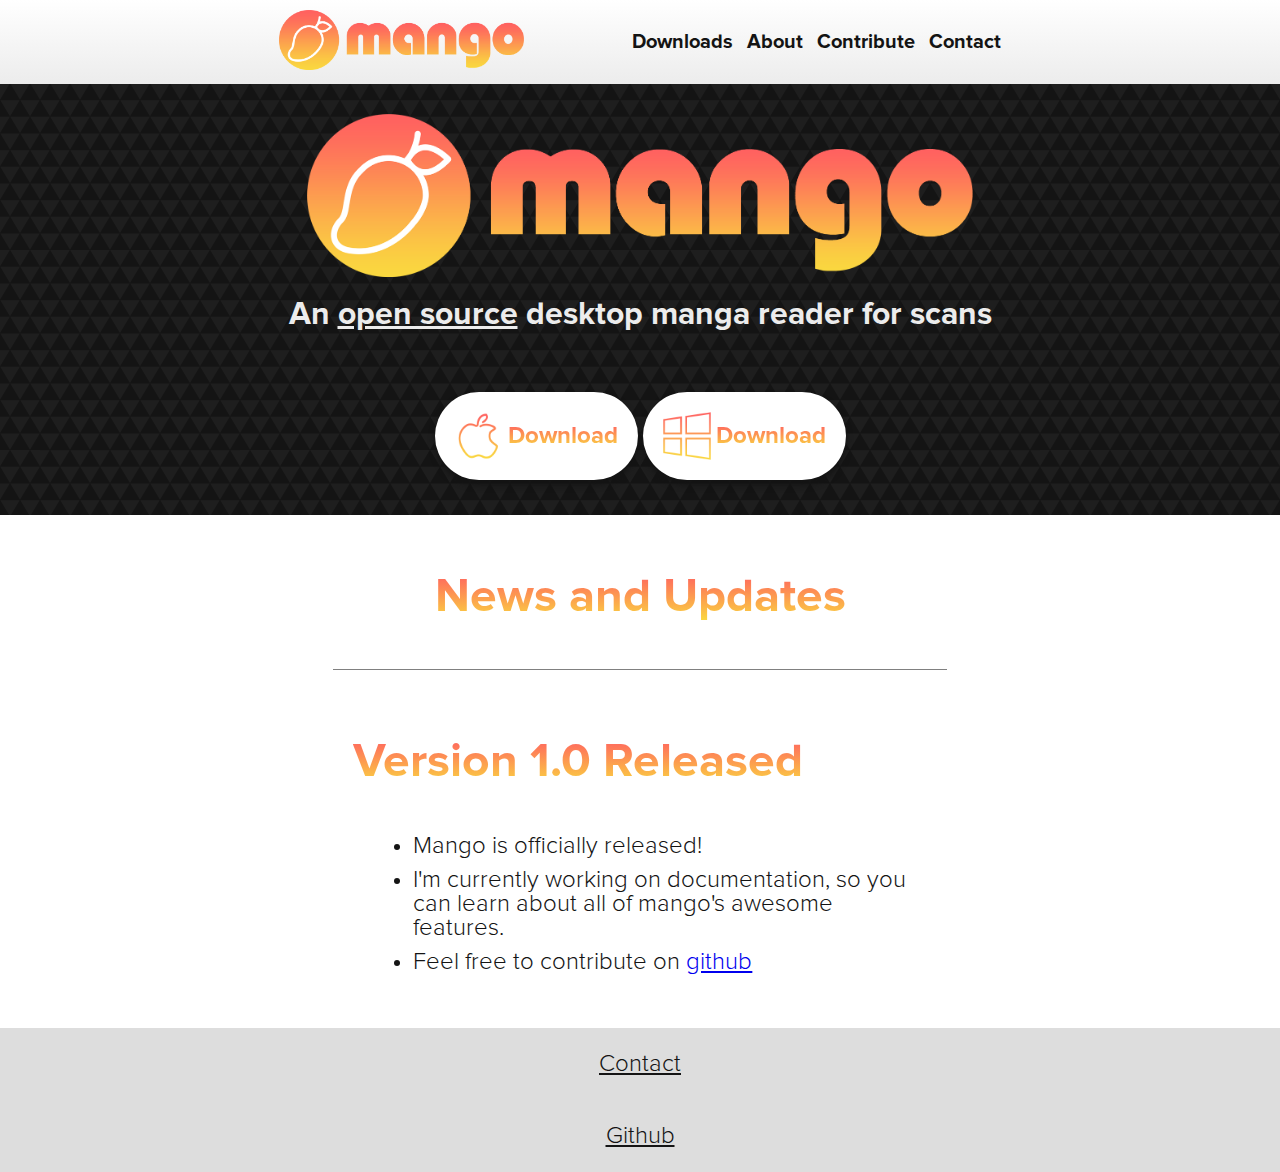
==== home.html @ f02f9592 "slightly fixed mobile layout" ====
<!DOCTYPE html>
<html>
  <head>
    <meta charset="utf-8">
    <title>Mango</title>
    <link rel="stylesheet" href="main.css">
    <link rel="icon" href="img/mangocircle.png">
  </head>
  <body>

    <!---navbar--->
    <div class="navbar">
      <div class="navbar-container">
        <a href="home.html"><img id="navbar-banner" src="img/banner.png" alt=""></a>
        <div class="">
          <a class="navButton" href="">Downloads</a>
          <a class="navButton" href="">About</a>
          <a class="navButton" href="https://github.com/joe-broder15/mango">Contribute</a>
          <a class="navButton" href="mailto:support@mangoreader.xyz">Contact</a>
        </div>
      </div>
    </div>

    <!---downloads/sho paralax--->
    <div class="showbox">
      <div class="showbox-container">
        <img src="img/banner.png" id="showbox-banner">
        <h1>An <a href="https://github.com/joe-broder15/mango">open source</a> desktop manga reader for scans</h1>

        <div class="downloadButtonBox">

          <!---download windows--->
          <a class="download-button" href="" download>
            <img src="img/apple.png" alt="">
            <span>Download</span>
          </a>

          <!---download mac--->
          <a class="download-button" href="" download>
            <img src="img/microsoft.png" alt="">
            <span>Download</span>
          </a>
        </div>
      </div>
    </div>

    <!---Release Notes--->
    <div class="news">
      <div class="news-container">
        <p id="news-title">News and Updates</p>
        <div class="news-post">
          <p>Version 1.0 Released<p>
          <ul>
            <li>Mango is officially released!</li>
            <li>I'm currently working on documentation, so you can learn about all of
            mango's awesome features.</li>
            <li>Feel free to contribute on <a href="https://github.com/joe-broder15/mango">github</a></li>
          </ul>
        </div>
      </div>
    </div>

  </body>
  <footer>
    <div class="">
      <p><a href="mailto:support@mangoreader.xyz">Contact</a></p>
      <p><a href="https://github.com/joe-broder15/mango">Github</a></p>
    </div>
  </footer>
</html>
---- main.css ----
@font-face {
    font-family: proxima-nova-bold;
    src: url(fonts/ProximaNova-Bold.otf);
}

@font-face {
    font-family: proxima-nova-light;
    src: url(fonts/ProximaNova-Light.otf);
}

body {
    margin: 0;
}

/* Navbar */
.navbar {
  background-image: linear-gradient(-180deg, #FFFFFF 0%, #ECECEC 100%);
  box-shadow: 0 5px 6px 0 #141414;

  display: flex;
  flex-direction: row;
  align-items: center;
  padding: 10px;
  justify-content: center;

}

/* Container for navbar */
.navbar-container{
  justify-content: space-around;
  width: 65%;
  display: flex;
  flex-direction: row;
  align-items: center;
  flex-wrap: wrap;
}

/* Buttons for navbar */
.navButton{
  text-decoration: none;
  color: #141414;
  justify-content: flex-end;
  margin-left: 10px;
  font-family: proxima-nova-bold;
  font-size: 20px;
}

/* Banner for navbar */
#navbar-banner{
  height: 60px;
}

/* showbox */
.showbox {
  width: 100%;
  background-image: url("img/dark-triangles.png");

  /* Create the parallax scrolling effect */
  background-attachment: fixed;
  background-position: center;
  display: flex;
  justify-content: center;
}

/* container showbox */
.showbox-container {
  width: 65%;
  display: flex;
  align-items: center;
  justify-content: center;
  flex-direction: column;
  padding-top: 30px;
  padding-bottom: 30px;
}

/* caption in showbox */
.showbox-container h1 {
  color: #ececec;
  font-family: proxima-nova-bold;
  text-align: center;
}

.showbox-container h1 a {
  color: #ececec;
}

/* logo in showbox */
#showbox-banner{
  width: 80%;
}

/* button box in showbox */
.downloadButtonBox{
  display: flex;
  justify-content: space-around;
  margin-top: 40px;
  width: 50%;
  flex-wrap: wrap;

}

.download-button{
  text-decoration: none;
  font-size: 24px;
  font-family: proxima-nova-bold;
  background-color: white;
  font-style: bold;
  box-shadow: 0 5px 6px 0 #141414;
  padding: 20px;
  border-radius: 100px;
  display: flex;
  justify-content: center;
  align-items: center;
  margin-bottom: 5px;

}

.download-button span{

  background: linear-gradient(-180deg, #FF6160 0%,  #FAD83F 100%);
  -webkit-background-clip: text;
  -webkit-text-fill-color: transparent;
  margin-left: 5px;

}

.download-button img{
  height: 48px;
}

/*CONTAINERS FOR NEWS POSTS*/
.news{
  display: flex;
  align-items: flex-start;
  padding: 10px;
  justify-content: center;

}

.news-container{
  width: 65%;
  display: flex;
  justify-content: flex-start;
  align-items: center;
  flex-direction: column;
}

/*MARKDOWN FOR POSTS*/
.news-post{
  justify-content: center;
  align-items: flex-start;
  width: 70%;
  padding: 20px;
  border-top: 1px solid gray;
}

.news-post p{
  background: linear-gradient(-180deg, #FF6160 0%,  #FAD83F 100%);
  -webkit-background-clip: text;
  -webkit-text-fill-color: transparent;
  font-size: 48px;
  font-family: proxima-nova-bold;
  margin: none;
}

.news-post ul{

  font-size: 24px;
  font-family: proxima-nova-light;
  color: #141414;
  margin-left: 20px;
  margin-top: none;
}

.news-post li{
  margin-bottom: 10px;
}

#news-title{
  background: linear-gradient(-180deg, #FF6160 0%,  #FAD83F 100%);
  -webkit-background-clip: text;
  -webkit-text-fill-color: transparent;
  font-size: 48px;
  font-family: proxima-nova-bold;
}

footer div{
  display: flex;
  flex-direction: column;
  align-items: center;

  font-size: 24px;
  font-family: proxima-nova-light;
  color: #141414;

  background-color: #dddddd;
}

footer div a{
  color: #141414;
}

/*RULES FOR SMALL SCREEN SIZES*/
@media (max-width: 640px)
{
    #showbox-banner
    {
        display: none;
    }

    .news-post{
      justify-content: center;
      align-items: flex-start;
      width: 100%;
      padding: 20px;
      border-top: 1px solid gray;
    }

    .news-post ul{
      margin-left: 0px;
    }

}
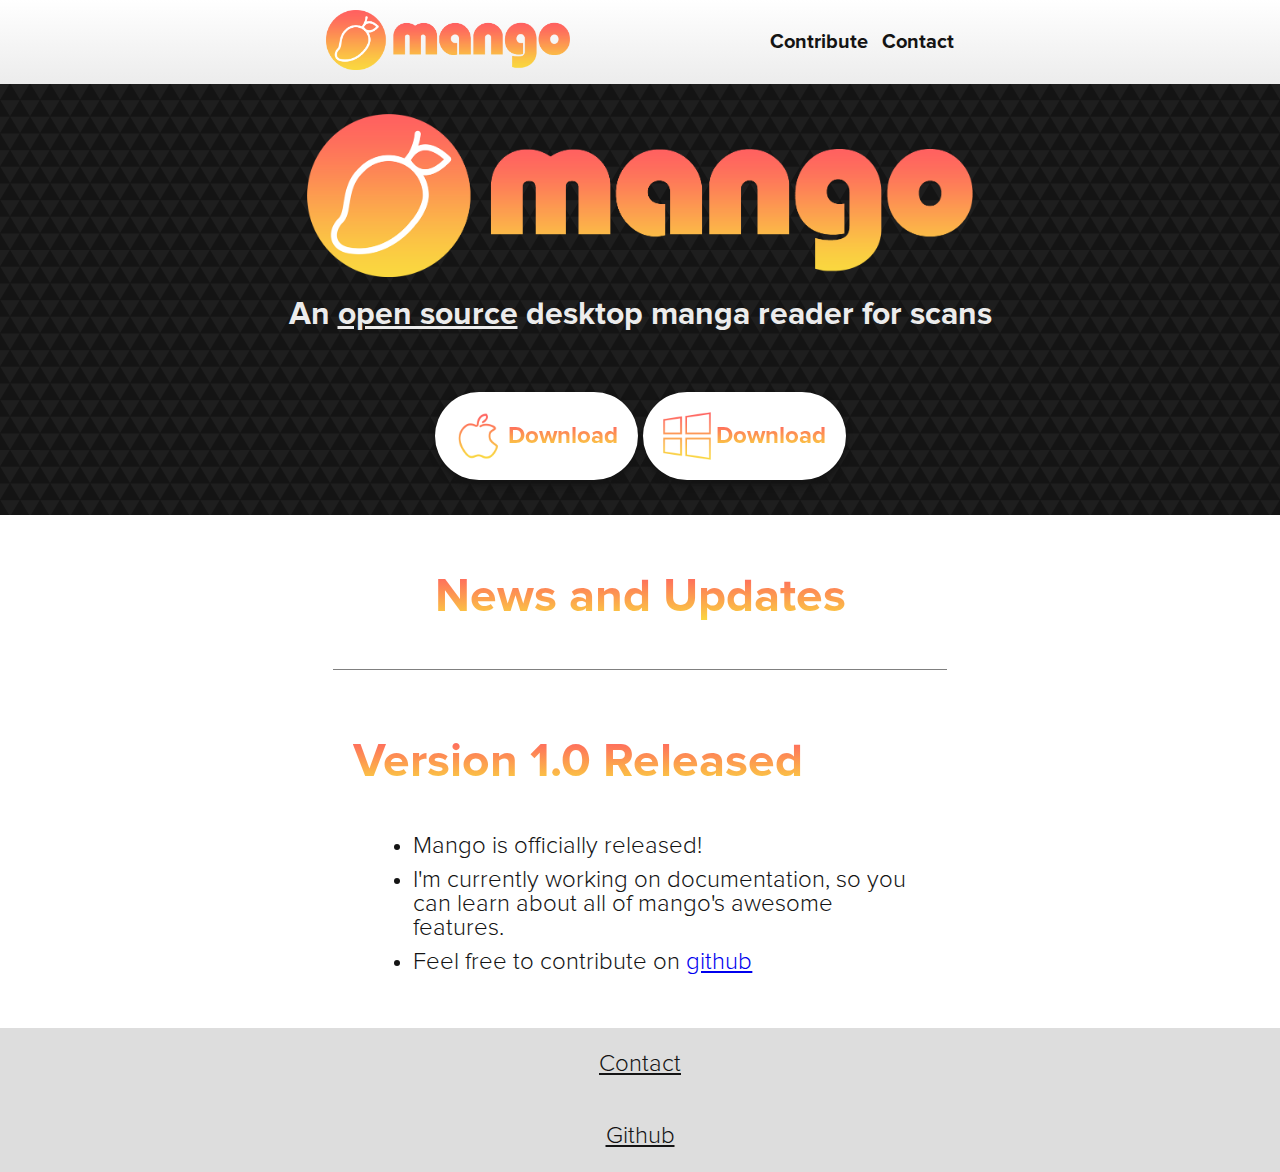
==== commit 378bdf84: "Added workind download for mac" ====
--- a/home.html
+++ b/home.html
@@ -13,8 +13,6 @@
       <div class="navbar-container">
         <a href="home.html"><img id="navbar-banner" src="img/banner.png" alt=""></a>
         <div class="">
-          <a class="navButton" href="">Downloads</a>
-          <a class="navButton" href="">About</a>
           <a class="navButton" href="https://github.com/joe-broder15/mango">Contribute</a>
           <a class="navButton" href="mailto:support@mangoreader.xyz">Contact</a>
         </div>
@@ -36,7 +34,7 @@
           </a>
 
           <!---download mac--->
-          <a class="download-button" href="" download>
+          <a class="download-button" href="Downloads/mango-mac.zip" download>
             <img src="img/microsoft.png" alt="">
             <span>Download</span>
           </a>
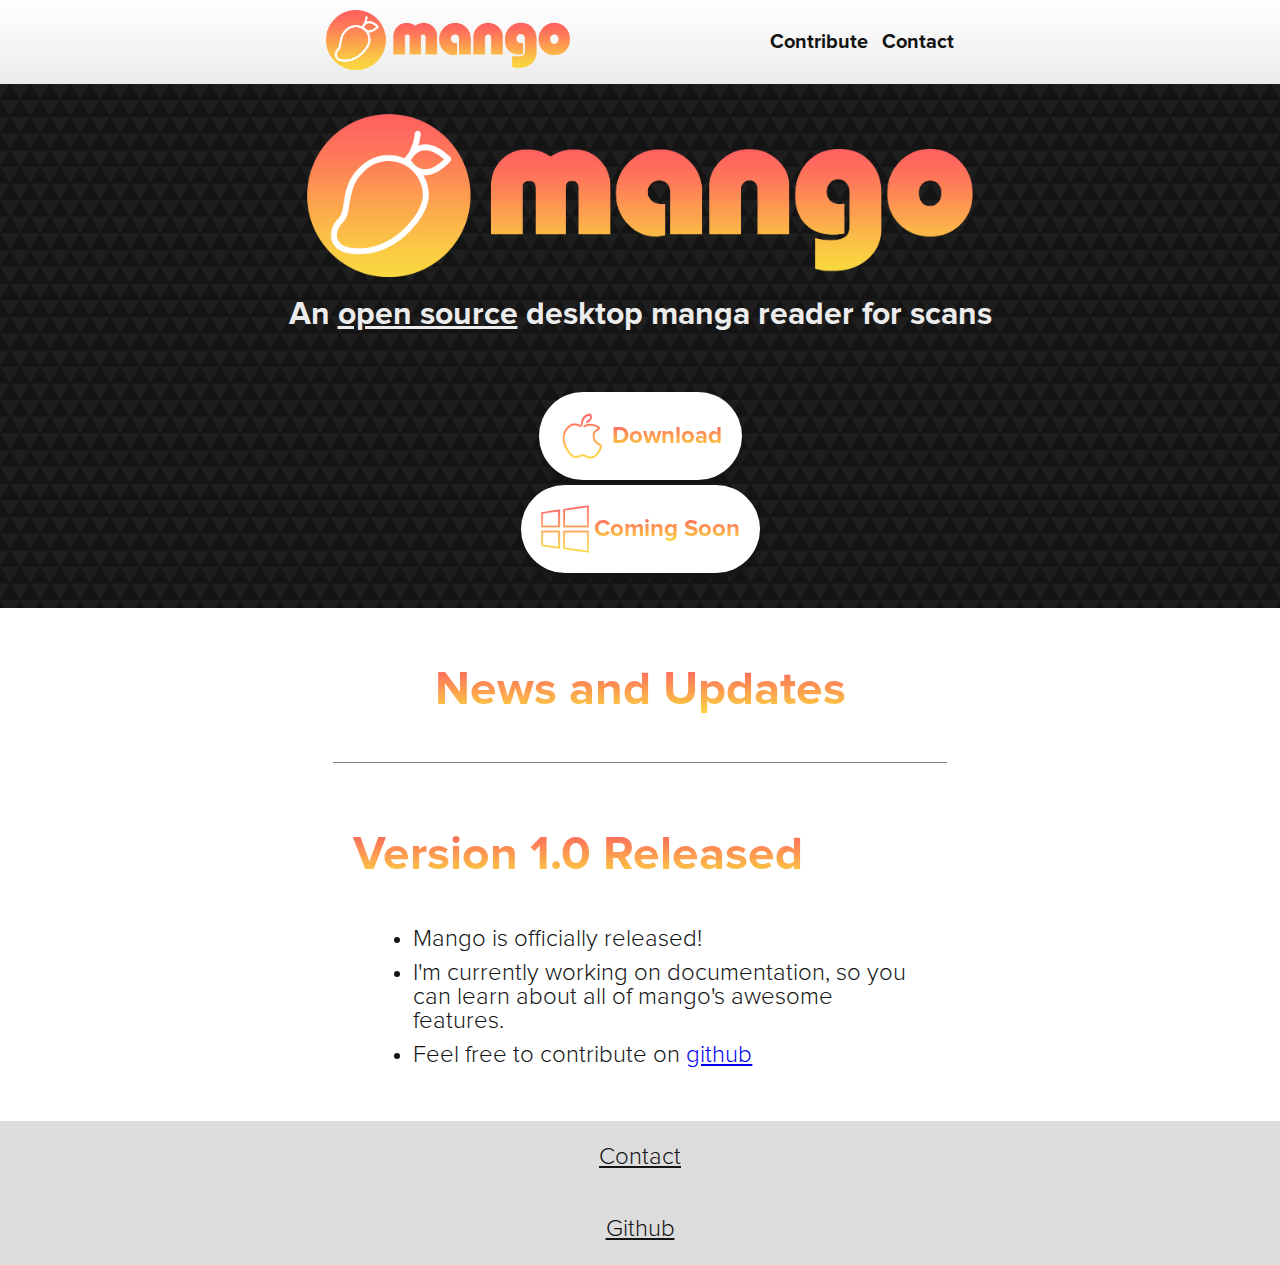
==== commit ff30322b: "Changed windows download button to "coming soon"" ====
--- a/home.html
+++ b/home.html
@@ -27,16 +27,16 @@
 
         <div class="downloadButtonBox">
 
-          <!---download windows--->
-          <a class="download-button" href="" download>
+          <!---download mac--->
+          <a class="download-button" href="Downloads/mango-mac.zip" download>
             <img src="img/apple.png" alt="">
             <span>Download</span>
           </a>
 
-          <!---download mac--->
-          <a class="download-button" href="Downloads/mango-mac.zip" download>
+          <!---download win--->
+          <a class="download-button" href="#">
             <img src="img/microsoft.png" alt="">
-            <span>Download</span>
+            <span>Coming Soon</span>
           </a>
         </div>
       </div>
